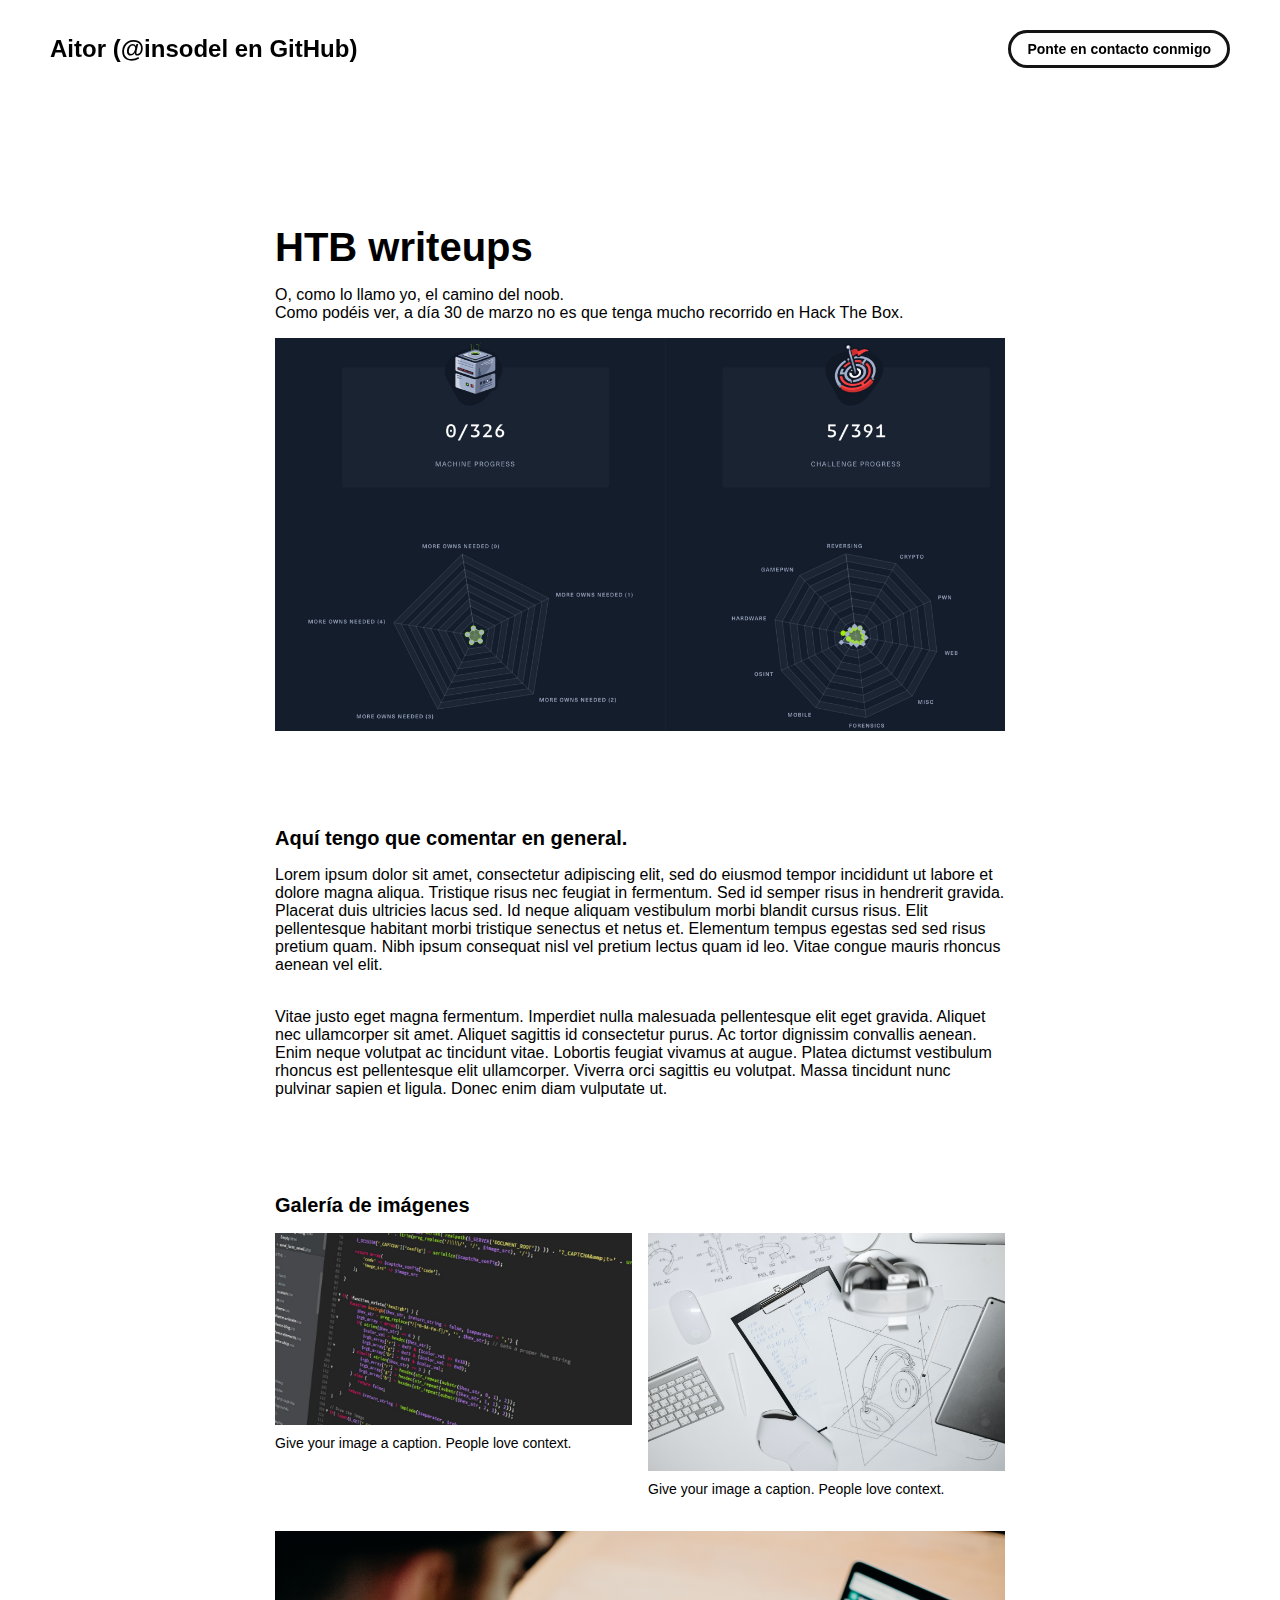
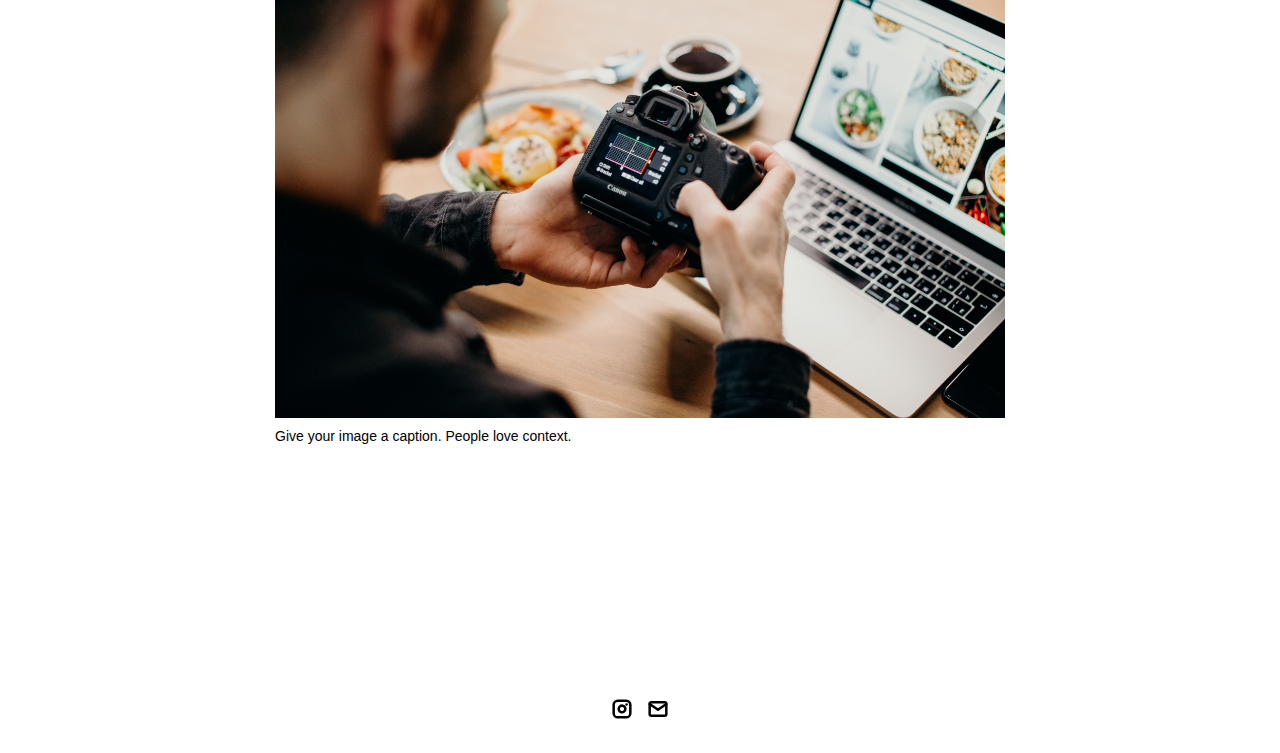
==== project-pages/first-template.html @ 692861c6 "Index and project template testing with some filler" ====
<!DOCTYPE html>
<html lang="es">
	<head>
		<meta charset="utf-8">
     <link rel="icon" href="../assets/images/profpic.jpg" />
     <title>Insodel (Aitor)</title>
    <meta name="description" content="Prueba de primer proyecto.">
    <meta name="viewport" content="width=device-width, initial-scale=1" />

		<link rel="stylesheet" href="../css/layout.css">
    <link rel="stylesheet" href="../css/typography.css">
    <link rel="stylesheet" href="../css/utilities.css">

		<script defer src="../js/script.js"></script>
	</head>
	<body>
    <!-- NAVBAR -->
    <div class="navbar">
      <a class="nav-title-link" href="../index.html">
        <span class="nav-title">Aitor (@insodel en GitHub)</span>
        <a class="button" href="mailto:aitor.alavaruiz@gmail.com">
          <span class="button-text">Ponte en contacto conmigo</span>
        </a>
      </a>
    </div>

    <!-- MAIN PAGE CONTENT -->
    <div id="main-content">

      <!-- PROJECT HEADER -->
      <div id="project-header">
          <!-- 
            TODO

            - Change the 'main-title' text to the name of your project
            - Change the 'body-text' text to a short and sweet description of your project (maybe the same as the one on the project card)
            - Change "desktop.jpeg" to the image filename you uploaded in the assets/images folder.
          -->
        <div class="main-title">HTB writeups</div>
        <div class="body-text">O, como lo llamo yo, el camino del noob.<br>Como podéis ver, a día 30 de marzo no es que tenga mucho recorrido en Hack The Box.</div>
        <image class="project-header-image" src="../assets/images/htb-status.jpeg">
      </div>

      <!-- PROJECT DETAILS -->
      <div id="project-details">
        <div class="subheader-text">Aquí tengo que comentar en general.</div>
        <div class="project-details-content">
          <div class="body-text">Lorem ipsum dolor sit amet, consectetur adipiscing elit, sed do eiusmod tempor incididunt ut labore et dolore magna aliqua. Tristique risus nec feugiat in fermentum. Sed id semper risus in hendrerit gravida. Placerat duis ultricies lacus sed. Id neque aliquam vestibulum morbi blandit cursus risus. Elit pellentesque habitant morbi tristique senectus et netus et. Elementum tempus egestas sed sed risus pretium quam. Nibh ipsum consequat nisl vel pretium lectus quam id leo. Vitae congue mauris rhoncus aenean vel elit.</div>
          <div class="body-text">Vitae justo eget magna fermentum. Imperdiet nulla malesuada pellentesque elit eget gravida. Aliquet nec ullamcorper sit amet. Aliquet sagittis id consectetur purus. Ac tortor dignissim convallis aenean. Enim neque volutpat ac tincidunt vitae. Lobortis feugiat vivamus at augue. Platea dictumst vestibulum rhoncus est pellentesque elit ullamcorper. Viverra orci sagittis eu volutpat. Massa tincidunt nunc pulvinar sapien et ligula. Donec enim diam vulputate ut.</div>
        </div>
      </div>

      <!-- IMAGE GALLERY -->
      <div id="project-gallery">
        <!-- TODO - Change the 'subheader-text' to whatever you want the Gallery section header to say -->
        <div class="subheader-text">Galería de imágenes</div>
        <div class="project-gallery-content">
            <!-- 
              TODO

              This is where the images in the gallery live. Here's a simple gallery image for you to copy:

              Full Width Image:

                <div class="gallery-image-container">
                  <img src="../assets/images/IMAGE_NAME" class="gallery-image">
                  <span class="image-caption">IMAGE_CAPTION</span>
                </div>

              Half Width Image: 

                <div class="gallery-image-container half-width">
                  <img src="../assets/images/IMAGE_NAME" class="gallery-image">
                  <span class="image-caption">IMAGE_CAPTION</span>
                </div>

              - To add an image to the this area, copy one of the above, paste it below this comment, and change the following:
                  - IMAGE_NAME: the name of the image file in assets/images
                  - IMAGE_CAPTION: to the caption of the image
            -->
            <div class="gallery-image-container half-width">
              <img src="../assets/images/code.jpeg" class="gallery-image">
              <span class="image-caption">Give your image a caption. People love context.</span>
            </div>
            <div class="gallery-image-container half-width">
              <img src="../assets/images/sketchbook.jpeg" class="gallery-image">
              <span class="image-caption">Give your image a caption. People love context.</span>
            </div>
            <div class="gallery-image-container">
              <img src="../assets/images/camera.jpeg" class="gallery-image">
              <span class="image-caption">Give your image a caption. People love context.</span>
            </div>
        </div>
      </div>
    </div>

    <!-- FOOTER -->
    <div id="footer">
      <a class="icon-link" target="_blank" href="https://instagram.com/insomniadeliriums">
        <image src="../assets/icons/instagram.svg" class="footer-icon"/>
      </a>
      <a class="icon-link" href="mailto:aitor.alavaruiz@gmail.com">
        <image src="../assets/icons/mail.svg" class="footer-icon"/>
      </a>
    </div>

	</body>
</html>
---- css/layout.css ----
* {
  box-sizing: border-box;
}

html {
  text-size-adjust: none;
  -webkit-text-size-adjust: none;
  -moz-text-size-adjust: none;
  -ms-text-size-adjust: none;
}

body {
  margin: 0;
  -webkit-font-smoothing: antialiased;
  -moz-osx-font-smoothing: grayscale;
}




/* Main Page Layout */

#main-content {
  margin: 225px 425px;
  display: flex;
  flex-direction: column;
  gap: 96px;
}




/* Portfolio Header */

#portfolio-header {
  display: flex;
  gap: 20px;
  align-items: center;
}

#portfolio-header-image-container {
  display: flex;
  flex-direction: column;
  gap: 10px;
  flex-basis: 50%;
}

.portfolio-header-image {
  width: 100%;
  height: auto;
}

#portfolio-header-text-container {
  display: flex;
  flex-direction: column;
  gap: 34px;
  flex-basis: 50%;
}




/* About Section */

#about-section {
  display: flex;
  flex-direction: column;
  gap: 16px;
}

.about-section-content {
  display: flex;
  flex-direction: column;
  gap: 34px;
}




/* Project Section */

#my-work-section {
  display: flex;
  flex-direction: column;
  gap: 16px;
}

.projects-container {
  display: flex;
  gap: 34px 16px;
  flex-wrap: wrap;
}

    /* Project Cards */

    .project-card {
      max-width: calc((100% - 32px) / 3);
      display: flex;
      flex-direction: column;
      gap: 34px;
    }

    .project-card-text-container {
      flex-direction: column;
      display: flex;
      gap: 16px
    }

    .project-image {
      width: 100%;
      height: 200px;
      object-fit: cover;
      object-position: center;
    }




/* Project Pages */

#project-header {
  display: flex;
  flex-direction: column;
  gap: 16px;
}

.project-header-image {
  width: 100%;
  height: auto;
}

#project-details {
  display: flex;
  flex-direction: column;
  gap: 16px;
}

.project-details-content {
  display: flex;
  flex-direction: column;
  gap: 34px;
}

    /* Project Gallery */

    #project-gallery {
      display: flex;
      flex-direction: column;
      gap: 16px;
    }

    .project-gallery-content {
      display: flex;
      flex-wrap: wrap;
      gap: 34px 16px;
    }

    .gallery-image-container {
      width: 100%;
      display: flex;
      flex-direction: column;
      gap: 10px;
    }

    .gallery-image-container.half-width {
      width: calc((100% - 16px) / 2);
    }

    .gallery-image {
      width: 100%;
      height: auto;
    }


/* Extra Extra large devices (large laptops and desktops, 1200px and below) */
@media only screen and (max-width: 1600px) {
  #main-content {
    margin: 225px 275px;
  }
}

/* Extra large devices (large laptops and desktops, 1200px and below) */
@media only screen and (max-width: 1200px) {
  #main-content {
    margin: 225px 175px;
  }
}

/* Large devices (laptops/desktops, 1000px and below) */
@media only screen and (max-width: 1000px) {
  #main-content {
    margin: 225px 75px;
  }
}

/* Small devices (portrait tablets and large phones, 800px and below) */
@media only screen and (max-width: 800px) {
  #main-content {
    margin: 150px 50px;
  }

  #portfolio-header {
    flex-direction: column;
  }

  .project-card {
    max-width: calc((100% - 16px) / 2);
  }
}

/* Small devices (portrait tablets and large phones, 600px and below) */
@media only screen and (max-width: 600px) {
  #main-content {
    margin: 125px 20px;
  }

  .project-card {
    max-width: 100%;
  }
}
---- css/typography.css ----
body {
  font-family: "Helvetica Neue", Helvetica, Arial, sans-serif;
}

.nav-title {
  font-weight: 700;
  font-size: 24px;
}

.button-text {
  font-size: 14px;
  font-weight: 700;
}

.image-caption {
  font-size: 14px;
  font-weight: 500;
}

.main-title {
  font-size: 40px;
  font-weight: 700;
}

.subheader-text {
  font-size: 20px;
  font-weight: 700;
}

.body-text {
  font-size: 16px;
  font-weight: 500;
}

.project-card-text {
  overflow: hidden;
  text-overflow: ellipsis;
  display: -webkit-box;
  -webkit-line-clamp: 4;
  -webkit-box-orient: vertical;
}

.project-title {
  overflow: hidden;
  text-overflow: ellipsis;
  display: -webkit-box;
  -webkit-line-clamp: 1;
  -webkit-box-orient: vertical;
}
---- css/utilities.css ----
/* Icons */

.right-arrow-icon {
  width: 16px;
  height: 16px;
  margin-top: 1px;
}

.footer-icon {
  width: 20px;
  height: 20px;
}

a.icon-link {
  transition: transform 200ms ease-in-out;
}

a.icon-link:hover {
  cursor: pointer;
  stroke-width: 5;
  margin: 0;
  transform: rotate(15deg);
}


/* Navbar Styling */

.navbar {
  width: 100%;
  padding: 30px 50px;
  display: flex;
  justify-content: space-between;
  align-items: center;
  position: fixed;
  top: 0;
  left: 0;
}

.nav-title-link {
  color: black;
  text-decoration: none;
}

.nav-title-link:hover {
  text-decoration: underline;
}

/* Small devices (portrait tablets and large phones, 800px and below) */
@media only screen and (max-width: 800px) {
  .navbar {
    padding: 20px 20px;
    background-color: white
  }
}


/* Button Styling */

a.button {
  padding: 8px 16px;
  border: 3px solid #141414;
  border-radius: 50px;
  color: black;
  text-decoration: none;
  width: fit-content;
  display: flex;
  gap: 5px;
  align-items: center;
}

a.button:hover {
  text-decoration: underline;
  text-decoration-thickness: 2px;
  cursor: pointer;
}


/* Footer Styling */

#footer {
  width: 100%;
  display: flex;
  padding: 30px 50px;
  justify-content: center;
  align-items: center;
  gap: 16px;
}

/* Link Styling */
a.no-underline {
  text-decoration: none;
  color: black
}

a.no-underline:hover {
  text-decoration: underline;
  cursor: pointer;
}

/* Small devices (portrait tablets and large phones, 800px and below) */
@media only screen and (max-width: 800px) {
  #footer {
    padding: 20px 20px;
  }
}
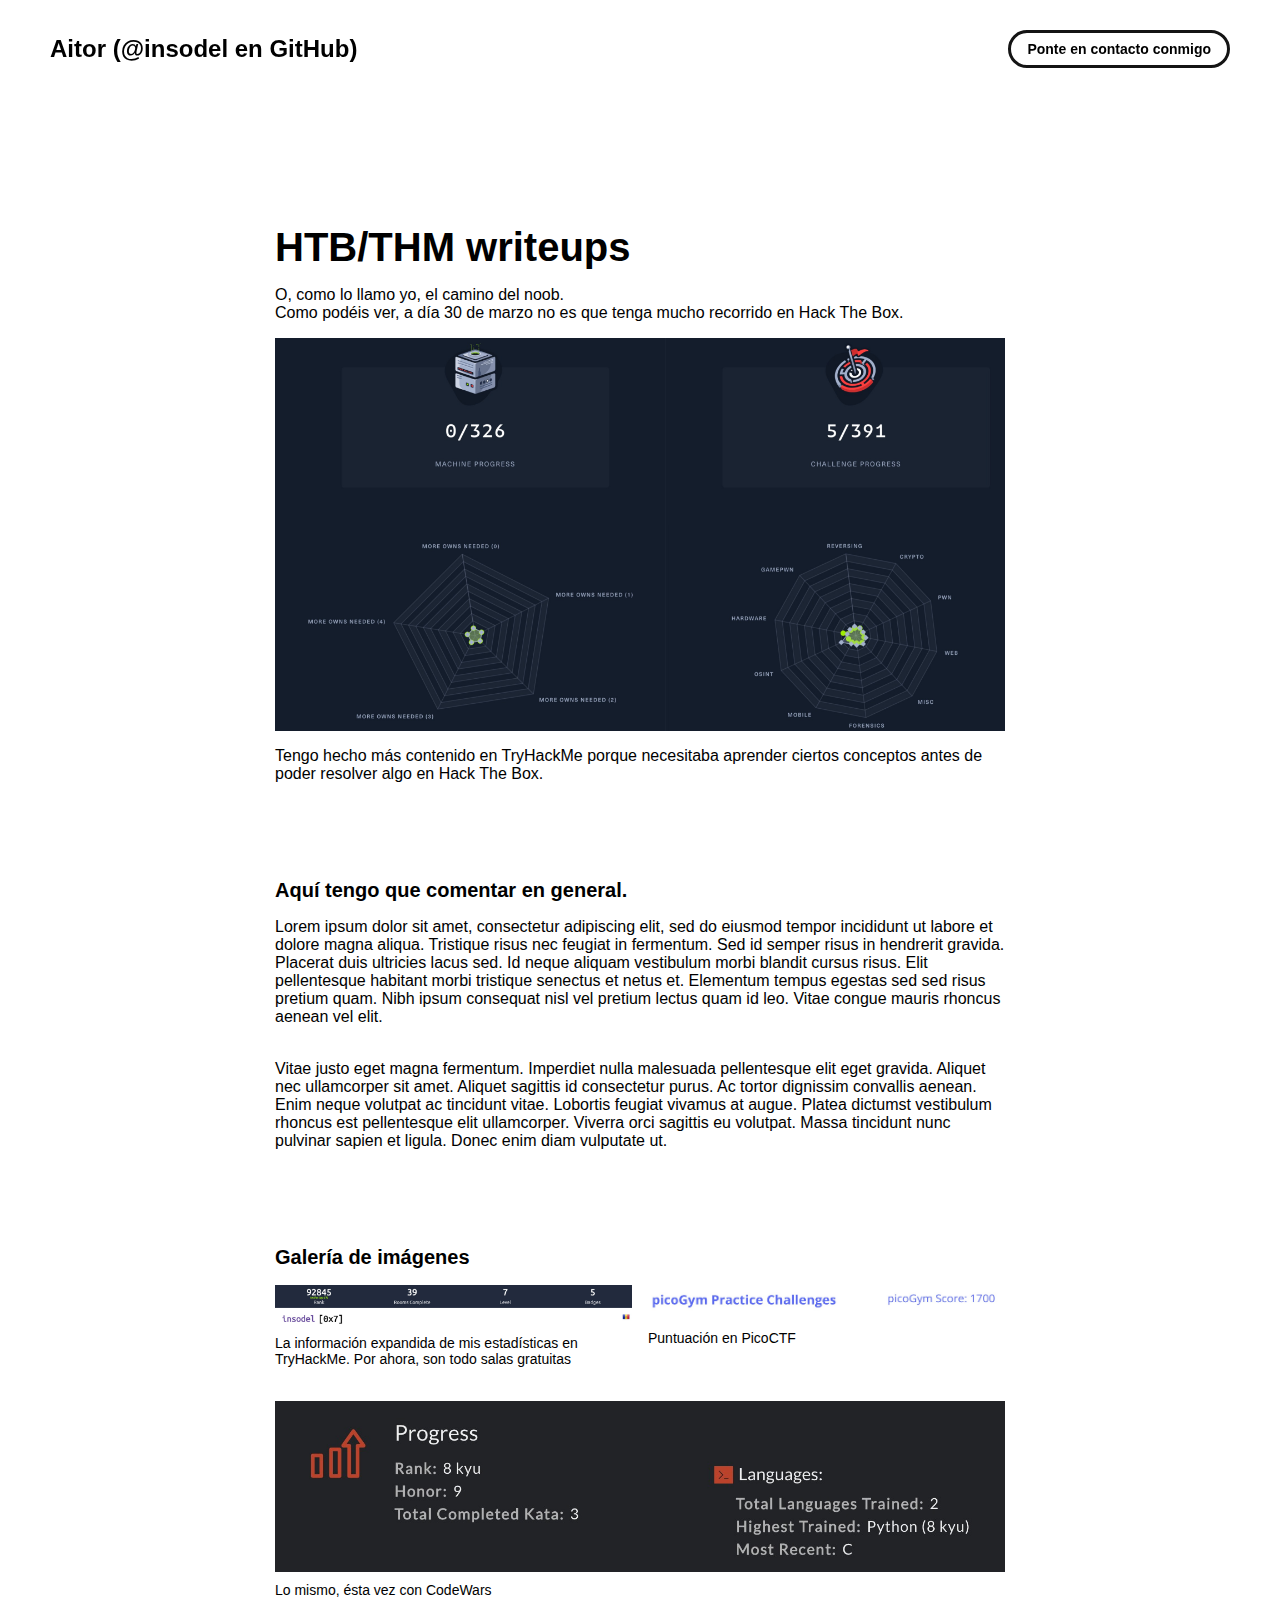
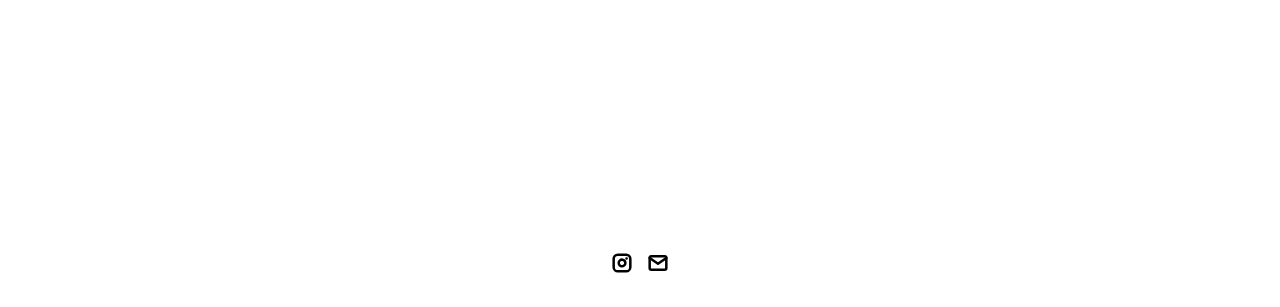
==== commit fe2a0c88: "Added pics" ====
--- a/project-pages/first-template.html
+++ b/project-pages/first-template.html
@@ -36,9 +36,11 @@
             - Change the 'body-text' text to a short and sweet description of your project (maybe the same as the one on the project card)
             - Change "desktop.jpeg" to the image filename you uploaded in the assets/images folder.
           -->
-        <div class="main-title">HTB writeups</div>
+        <div class="main-title">HTB/THM writeups</div>
         <div class="body-text">O, como lo llamo yo, el camino del noob.<br>Como podéis ver, a día 30 de marzo no es que tenga mucho recorrido en Hack The Box.</div>
         <image class="project-header-image" src="../assets/images/htb-status.jpeg">
+        <script src="https://tryhackme.com/badge/1730990"></script>
+        <div class="body-text"> Tengo hecho más contenido en TryHackMe porque necesitaba aprender ciertos conceptos antes de poder resolver algo en Hack The Box.</div>
       </div>
 
       <!-- PROJECT DETAILS -->
@@ -79,16 +81,16 @@
                   - IMAGE_CAPTION: to the caption of the image
             -->
             <div class="gallery-image-container half-width">
-              <img src="../assets/images/code.jpeg" class="gallery-image">
-              <span class="image-caption">Give your image a caption. People love context.</span>
+              <img src="../assets/images/thm-status.jpeg" class="gallery-image">
+              <span class="image-caption">La información expandida de mis estadísticas en TryHackMe. Por ahora, son todo salas gratuitas</span>
             </div>
             <div class="gallery-image-container half-width">
-              <img src="../assets/images/sketchbook.jpeg" class="gallery-image">
-              <span class="image-caption">Give your image a caption. People love context.</span>
+              <img src="../assets/images/picoctf-status.jpeg" class="gallery-image">
+              <span class="image-caption">Puntuación en PicoCTF</span>
             </div>
             <div class="gallery-image-container">
-              <img src="../assets/images/camera.jpeg" class="gallery-image">
-              <span class="image-caption">Give your image a caption. People love context.</span>
+              <img src="../assets/images/codewars-status.jpeg" class="gallery-image">
+              <span class="image-caption">Lo mismo, ésta vez con CodeWars</span>
             </div>
         </div>
       </div>
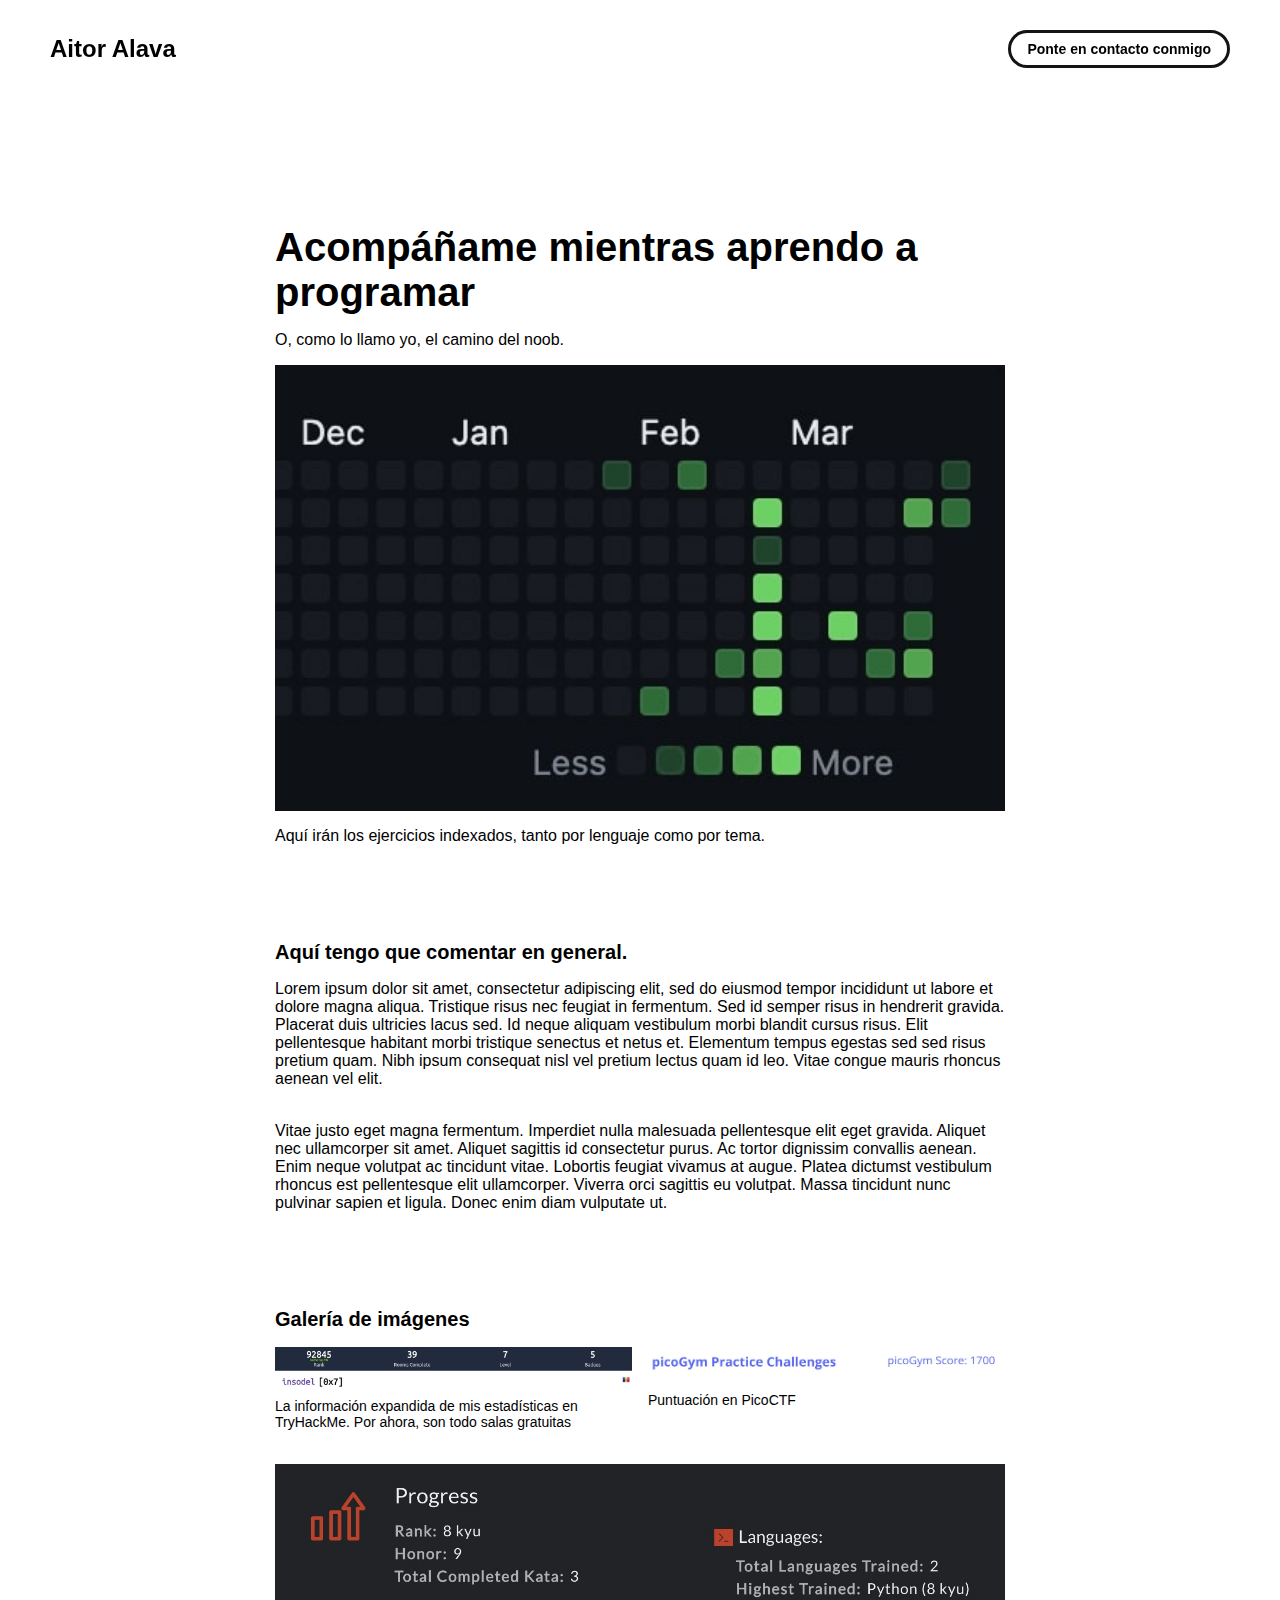
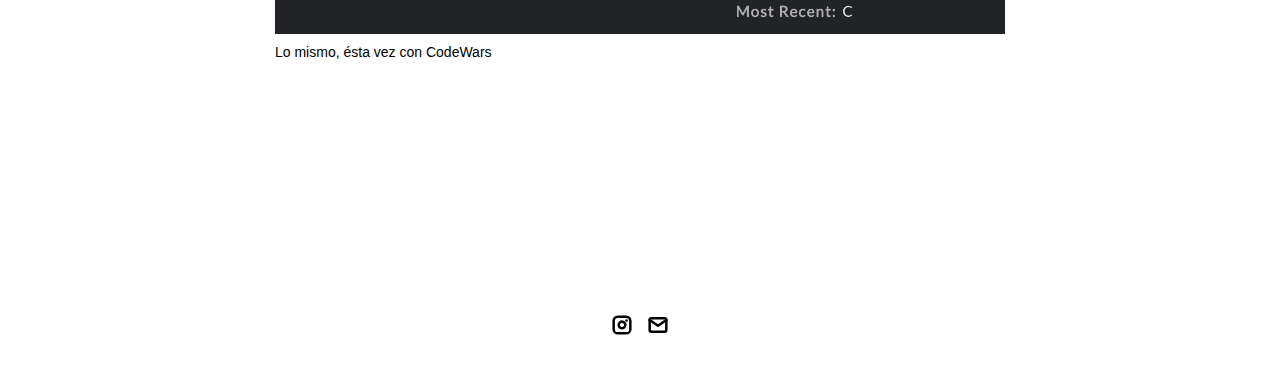
==== commit c5bd22b7: "png to jpg test" ====
--- a/project-pages/first-template.html
+++ b/project-pages/first-template.html
@@ -3,10 +3,9 @@
 	<head>
 		<meta charset="utf-8">
      <link rel="icon" href="../assets/images/profpic.jpg" />
-     <title>Insodel (Aitor)</title>
+     <title>Aitor Alava</title>
     <meta name="description" content="Prueba de primer proyecto.">
     <meta name="viewport" content="width=device-width, initial-scale=1" />
-
 		<link rel="stylesheet" href="../css/layout.css">
     <link rel="stylesheet" href="../css/typography.css">
     <link rel="stylesheet" href="../css/utilities.css">
@@ -17,7 +16,7 @@
     <!-- NAVBAR -->
     <div class="navbar">
       <a class="nav-title-link" href="../index.html">
-        <span class="nav-title">Aitor (@insodel en GitHub)</span>
+        <span class="nav-title">Aitor Alava</span>
         <a class="button" href="mailto:aitor.alavaruiz@gmail.com">
           <span class="button-text">Ponte en contacto conmigo</span>
         </a>
@@ -29,18 +28,11 @@
 
       <!-- PROJECT HEADER -->
       <div id="project-header">
-          <!-- 
-            TODO
 
-            - Change the 'main-title' text to the name of your project
-            - Change the 'body-text' text to a short and sweet description of your project (maybe the same as the one on the project card)
-            - Change "desktop.jpeg" to the image filename you uploaded in the assets/images folder.
-          -->
-        <div class="main-title">HTB/THM writeups</div>
-        <div class="body-text">O, como lo llamo yo, el camino del noob.<br>Como podéis ver, a día 30 de marzo no es que tenga mucho recorrido en Hack The Box.</div>
-        <image class="project-header-image" src="../assets/images/htb-status.jpeg">
-        <script src="https://tryhackme.com/badge/1730990"></script>
-        <div class="body-text"> Tengo hecho más contenido en TryHackMe porque necesitaba aprender ciertos conceptos antes de poder resolver algo en Hack The Box.</div>
+        <div class="main-title">Acompáñame mientras aprendo a programar</div>
+        <div class="body-text">O, como lo llamo yo, el camino del noob.</div>
+        <image class="project-header-image" src="../assets/images/github-status.jpg">
+        <div class="body-text"> Aquí irán los ejercicios indexados, tanto por lenguaje como por tema.</div>
       </div>
 
       <!-- PROJECT DETAILS -->
--- a/css/layout.css
+++ b/css/layout.css
@@ -16,8 +16,6 @@
 }
 
 
-
-
 /* Main Page Layout */
 
 #main-content {
@@ -26,8 +24,6 @@
   flex-direction: column;
   gap: 96px;
 }
-
-
 
 
 /* Portfolio Header */
